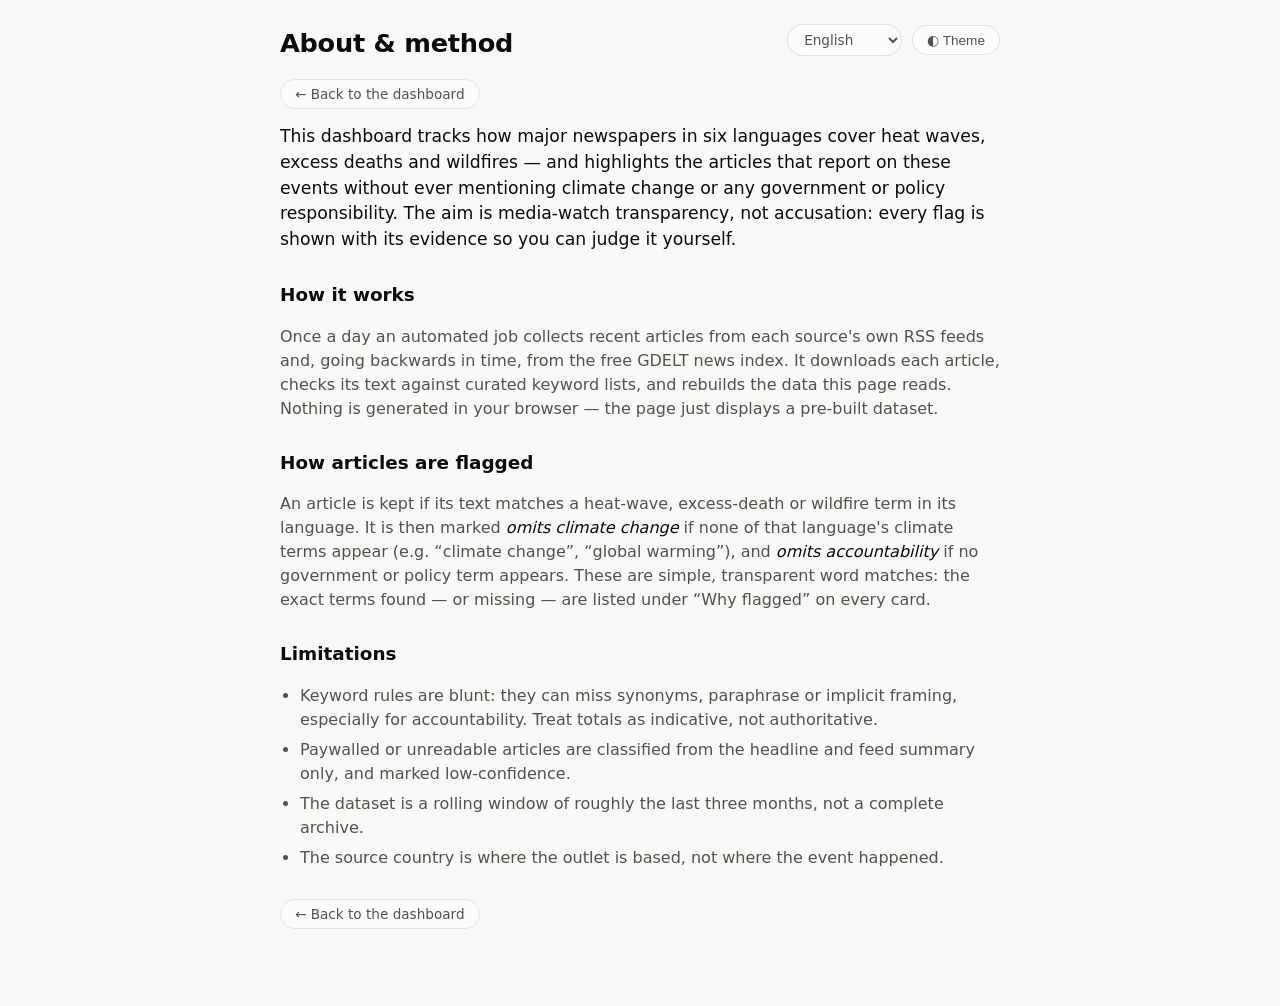
==== about.html @ 4519a961 "Update and fix ux" ====
<!doctype html>
<html lang="en">
<head>
  <meta charset="utf-8">
  <meta name="viewport" content="width=device-width, initial-scale=1">
  <title>Climate-Silent Coverage — About</title>
  <link rel="stylesheet" href="style.css">
</head>
<body>
  <div class="wrap prose">
    <header class="site">
      <h1 data-i18n="about_title"></h1>
      <div class="header-actions">
        <select id="uiLang" class="ui-lang" aria-label="Interface language"></select>
        <button class="theme-toggle" id="themeToggle" type="button"></button>
      </div>
    </header>

    <p><a class="about-link" href="index.html" data-i18n="back"></a></p>

    <p class="lead" data-i18n="about_intro"></p>

    <h2 data-i18n="h_how"></h2>
    <p data-i18n="p_how"></p>

    <h2 data-i18n="h_flags"></h2>
    <p data-i18n="p_flags"></p>

    <h2 data-i18n="h_limits"></h2>
    <ul>
      <li data-i18n="lim1"></li>
      <li data-i18n="lim2"></li>
      <li data-i18n="lim3"></li>
      <li data-i18n="lim4"></li>
    </ul>

    <p style="margin-top:32px"><a class="about-link" href="index.html" data-i18n="back"></a></p>
  </div>

  <script src="i18n.js"></script>
  <script>
    (function () {
      const $ = (id) => document.getElementById(id);
      const saved = localStorage.getItem("theme");
      if (saved) document.documentElement.setAttribute("data-theme", saved);

      function apply() {
        document.documentElement.lang = getLocale();
        document.querySelectorAll("[data-i18n]").forEach((el) => { el.innerHTML = t(el.getAttribute("data-i18n")); });
        $("themeToggle").textContent = "◐ " + t("theme");
        $("uiLang").setAttribute("aria-label", t("ui_language"));
      }
      const sel = $("uiLang");
      sel.innerHTML = LOCALES.map((l) => `<option value="${l}">${LOCALE_NAMES[l]}</option>`).join("");
      sel.value = getLocale();
      sel.addEventListener("change", () => { setLocale(sel.value); apply(); });

      $("themeToggle").addEventListener("click", () => {
        const cur = document.documentElement.getAttribute("data-theme");
        const isDark = cur ? cur === "dark" : window.matchMedia("(prefers-color-scheme: dark)").matches;
        const next = isDark ? "light" : "dark";
        document.documentElement.setAttribute("data-theme", next);
        localStorage.setItem("theme", next);
      });
      apply();
    })();
  </script>
</body>
</html>
---- style.css ----
:root {
  /* palette (light) — validated reference instance */
  --page:            #f9f9f7;
  --surface-1:       #fcfcfb;
  --text-primary:    #0b0b0b;
  --text-secondary:  #52514e;
  --muted:           #898781;
  --grid:            #e1e0d9;
  --baseline:        #c3c2b7;
  --border:          rgba(11, 11, 11, 0.10);
  --series-climate:  #2a78d6; /* categorical slot 1 (blue) */
  --series-political:#eb6834; /* categorical slot 8 (orange) */
  --chip:            #eef0ee;
  --shadow:          0 1px 2px rgba(11,11,11,.05), 0 2px 8px rgba(11,11,11,.04);
}
@media (prefers-color-scheme: dark) {
  :root:not([data-theme="light"]) {
    --page:            #0d0d0d;
    --surface-1:       #1a1a19;
    --text-primary:    #ffffff;
    --text-secondary:  #c3c2b7;
    --muted:           #898781;
    --grid:            #2c2c2a;
    --baseline:        #383835;
    --border:          rgba(255, 255, 255, 0.10);
    --series-climate:  #3987e5;
    --series-political:#d95926;
    --chip:            #26261f;
    --shadow:          none;
  }
}
:root[data-theme="dark"] {
  --page:            #0d0d0d;
  --surface-1:       #1a1a19;
  --text-primary:    #ffffff;
  --text-secondary:  #c3c2b7;
  --muted:           #898781;
  --grid:            #2c2c2a;
  --baseline:        #383835;
  --border:          rgba(255, 255, 255, 0.10);
  --series-climate:  #3987e5;
  --series-political:#d95926;
  --chip:            #26261f;
  --shadow:          none;
}

* { box-sizing: border-box; }
html, body { margin: 0; padding: 0; }
body {
  font-family: system-ui, -apple-system, "Segoe UI", sans-serif;
  background: var(--page);
  color: var(--text-primary);
  line-height: 1.5;
  -webkit-font-smoothing: antialiased;
}
a { color: var(--series-climate); }

.wrap { max-width: 1100px; margin: 0 auto; padding: 24px 20px 64px; }

/* header */
header.site { display: flex; justify-content: space-between; align-items: flex-start; gap: 16px; flex-wrap: wrap; }
header.site h1 { font-size: 1.6rem; margin: 0 0 4px; letter-spacing: -0.01em; }
header.site p.tag { margin: 0; color: var(--text-secondary); max-width: 60ch; }
.updated { color: var(--muted); font-size: .85rem; margin-top: 6px; }
.header-actions { display: flex; gap: 10px; align-items: center; }
.theme-toggle, .about-link {
  background: var(--surface-1); color: var(--text-secondary);
  border: 1px solid var(--border); border-radius: 999px;
  padding: 6px 14px; cursor: pointer; font-size: .85rem;
  text-decoration: none; white-space: nowrap;
}
.theme-toggle:hover, .about-link:hover { color: var(--text-primary); }
.ui-lang {
  background: var(--surface-1); color: var(--text-secondary);
  border: 1px solid var(--border); border-radius: 999px;
  padding: 6px 12px; cursor: pointer; font-size: .85rem; font-family: inherit;
}
.ui-lang:hover { color: var(--text-primary); }

/* disclaimer */
.disclaimer {
  margin: 18px 0 8px; padding: 12px 14px;
  background: var(--surface-1); border: 1px solid var(--border);
  border-left: 3px solid var(--series-political); border-radius: 8px;
  color: var(--text-secondary); font-size: .88rem;
}
.disclaimer strong { color: var(--text-primary); }

/* stat tiles */
.tiles { display: grid; grid-template-columns: repeat(auto-fit, minmax(180px, 1fr)); gap: 14px; margin: 22px 0; }
.tile {
  background: var(--surface-1); border: 1px solid var(--border);
  border-radius: 12px; padding: 16px 18px; box-shadow: var(--shadow);
}
.tile .value { font-size: 2rem; font-weight: 650; letter-spacing: -0.02em; }
.tile .label { color: var(--text-secondary); font-size: .85rem; margin-top: 2px; }
.tile .sub { color: var(--muted); font-size: .78rem; margin-top: 6px; }

/* chart */
.card {
  background: var(--surface-1); border: 1px solid var(--border);
  border-radius: 12px; padding: 18px 20px; box-shadow: var(--shadow); margin: 22px 0;
}
.card h2 { font-size: 1.05rem; margin: 0 0 4px; }
.card .hint { color: var(--muted); font-size: .82rem; margin: 0 0 16px; }
.legend { display: flex; gap: 18px; margin-bottom: 14px; flex-wrap: wrap; }
.legend span { display: inline-flex; align-items: center; gap: 7px; font-size: .82rem; color: var(--text-secondary); }
.swatch { width: 12px; height: 12px; border-radius: 3px; display: inline-block; }
.sw-climate { background: var(--series-climate); }
.sw-political { background: var(--series-political); }

.bars { display: flex; flex-direction: column; gap: 16px; }
.barrow { display: grid; grid-template-columns: 130px 1fr; gap: 12px; align-items: center; }
.barrow .name { font-size: .85rem; color: var(--text-secondary); text-align: right; }
.bargroup { display: flex; flex-direction: column; gap: 4px; }
.bartrack { position: relative; height: 16px; }
.bar {
  height: 16px; border-radius: 4px; min-width: 2px;
  display: flex; align-items: center; transition: width .3s ease;
}
.bar.climate { background: var(--series-climate); }
.bar.political { background: var(--series-political); }
.blabel { font-size: .72rem; white-space: nowrap; font-variant-numeric: tabular-nums; }
.bar .blabel { color: #fff; padding: 0 6px; }
.blabel.outside {
  position: absolute; top: 0; left: calc(var(--w) + 6px);
  height: 16px; line-height: 16px; color: var(--text-secondary);
}

.table-toggle { background: none; border: none; color: var(--series-climate); cursor: pointer; font-size: .82rem; margin-top: 14px; padding: 0; }
table.data { width: 100%; border-collapse: collapse; margin-top: 12px; font-size: .85rem; }
table.data th, table.data td { text-align: left; padding: 6px 10px; border-bottom: 1px solid var(--grid); font-variant-numeric: tabular-nums; }
table.data th { color: var(--text-secondary); font-weight: 600; }

/* filters */
.filters { display: flex; flex-wrap: wrap; gap: 10px; align-items: center; margin: 22px 0 8px; }
.filters input[type="search"], .filters select {
  background: var(--surface-1); color: var(--text-primary);
  border: 1px solid var(--border); border-radius: 8px; padding: 8px 10px; font-size: .88rem;
  font-family: inherit;
}
.filters input[type="search"] { flex: 1 1 240px; min-width: 200px; }
.count-line { color: var(--muted); font-size: .85rem; margin: 6px 2px 14px; }

/* article cards */
.articles { display: flex; flex-direction: column; gap: 12px; }
.article {
  background: var(--surface-1); border: 1px solid var(--border);
  border-radius: 10px; padding: 14px 16px; box-shadow: var(--shadow);
}
.article h3 { margin: 0 0 6px; font-size: 1.02rem; line-height: 1.35; }
.article h3 a { color: var(--text-primary); text-decoration: none; }
.article h3 a:hover { text-decoration: underline; }
.meta { display: flex; flex-wrap: wrap; gap: 8px; align-items: center; color: var(--muted); font-size: .8rem; margin-bottom: 8px; }
.meta .dot { opacity: .5; }
.badges { display: flex; flex-wrap: wrap; gap: 6px; }
.badge {
  font-size: .74rem; padding: 3px 9px; border-radius: 999px; border: 1px solid var(--border);
  display: inline-flex; align-items: center; gap: 5px;
}
.badge.omit-climate { background: color-mix(in srgb, var(--series-climate) 14%, transparent); color: var(--series-climate); border-color: color-mix(in srgb, var(--series-climate) 35%, transparent); }
.badge.omit-political { background: color-mix(in srgb, var(--series-political) 14%, transparent); color: var(--series-political); border-color: color-mix(in srgb, var(--series-political) 35%, transparent); }
.badge.lowconf { color: var(--muted); }
.badge.lang, .badge.topic { color: var(--text-secondary); background: var(--chip); border-color: transparent; }

.why { margin-top: 6px; }
.why summary { cursor: pointer; font-size: .82rem; color: var(--text-secondary); }
.why[open] summary { margin-bottom: 8px; }
.why .evidence { font-size: .84rem; color: var(--text-secondary); }
.why .excerpt { font-style: italic; border-left: 2px solid var(--grid); padding-left: 10px; margin: 8px 0; color: var(--text-primary); }
.why .terms b { color: var(--text-primary); font-weight: 600; }
.why .absent { color: var(--series-climate); }

/* about / prose */
.prose { max-width: 760px; }
.prose h2 { font-size: 1.15rem; margin: 28px 0 8px; }
.prose p { color: var(--text-secondary); }
.prose p.lead { font-size: 1.08rem; color: var(--text-primary); }
.prose ul { color: var(--text-secondary); padding-left: 20px; }
.prose li { margin: 6px 0; }
.prose em { color: var(--text-primary); font-style: italic; }

.empty { text-align: center; color: var(--muted); padding: 40px 0; }
footer.site { margin-top: 40px; color: var(--muted); font-size: .8rem; text-align: center; }
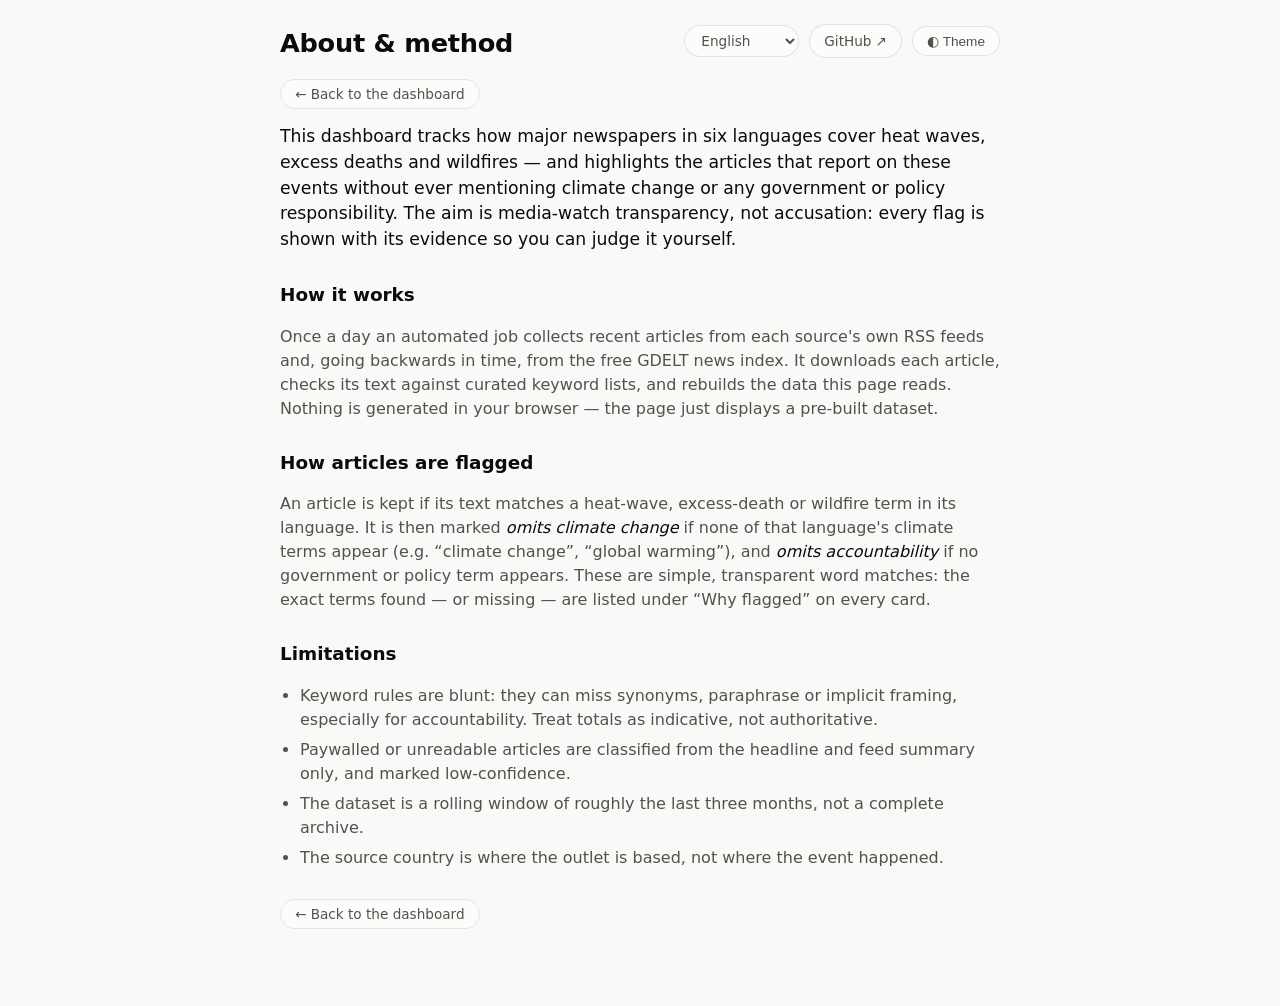
==== commit 73faee57: "Add links and fix issues" ====
--- a/about.html
+++ b/about.html
@@ -12,6 +12,7 @@
       <h1 data-i18n="about_title"></h1>
       <div class="header-actions">
         <select id="uiLang" class="ui-lang" aria-label="Interface language"></select>
+        <a class="about-link" href="https://github.com/nopressurelab/summer-2026" target="_blank" rel="noopener noreferrer">GitHub ↗</a>
         <button class="theme-toggle" id="themeToggle" type="button"></button>
       </div>
     </header>
